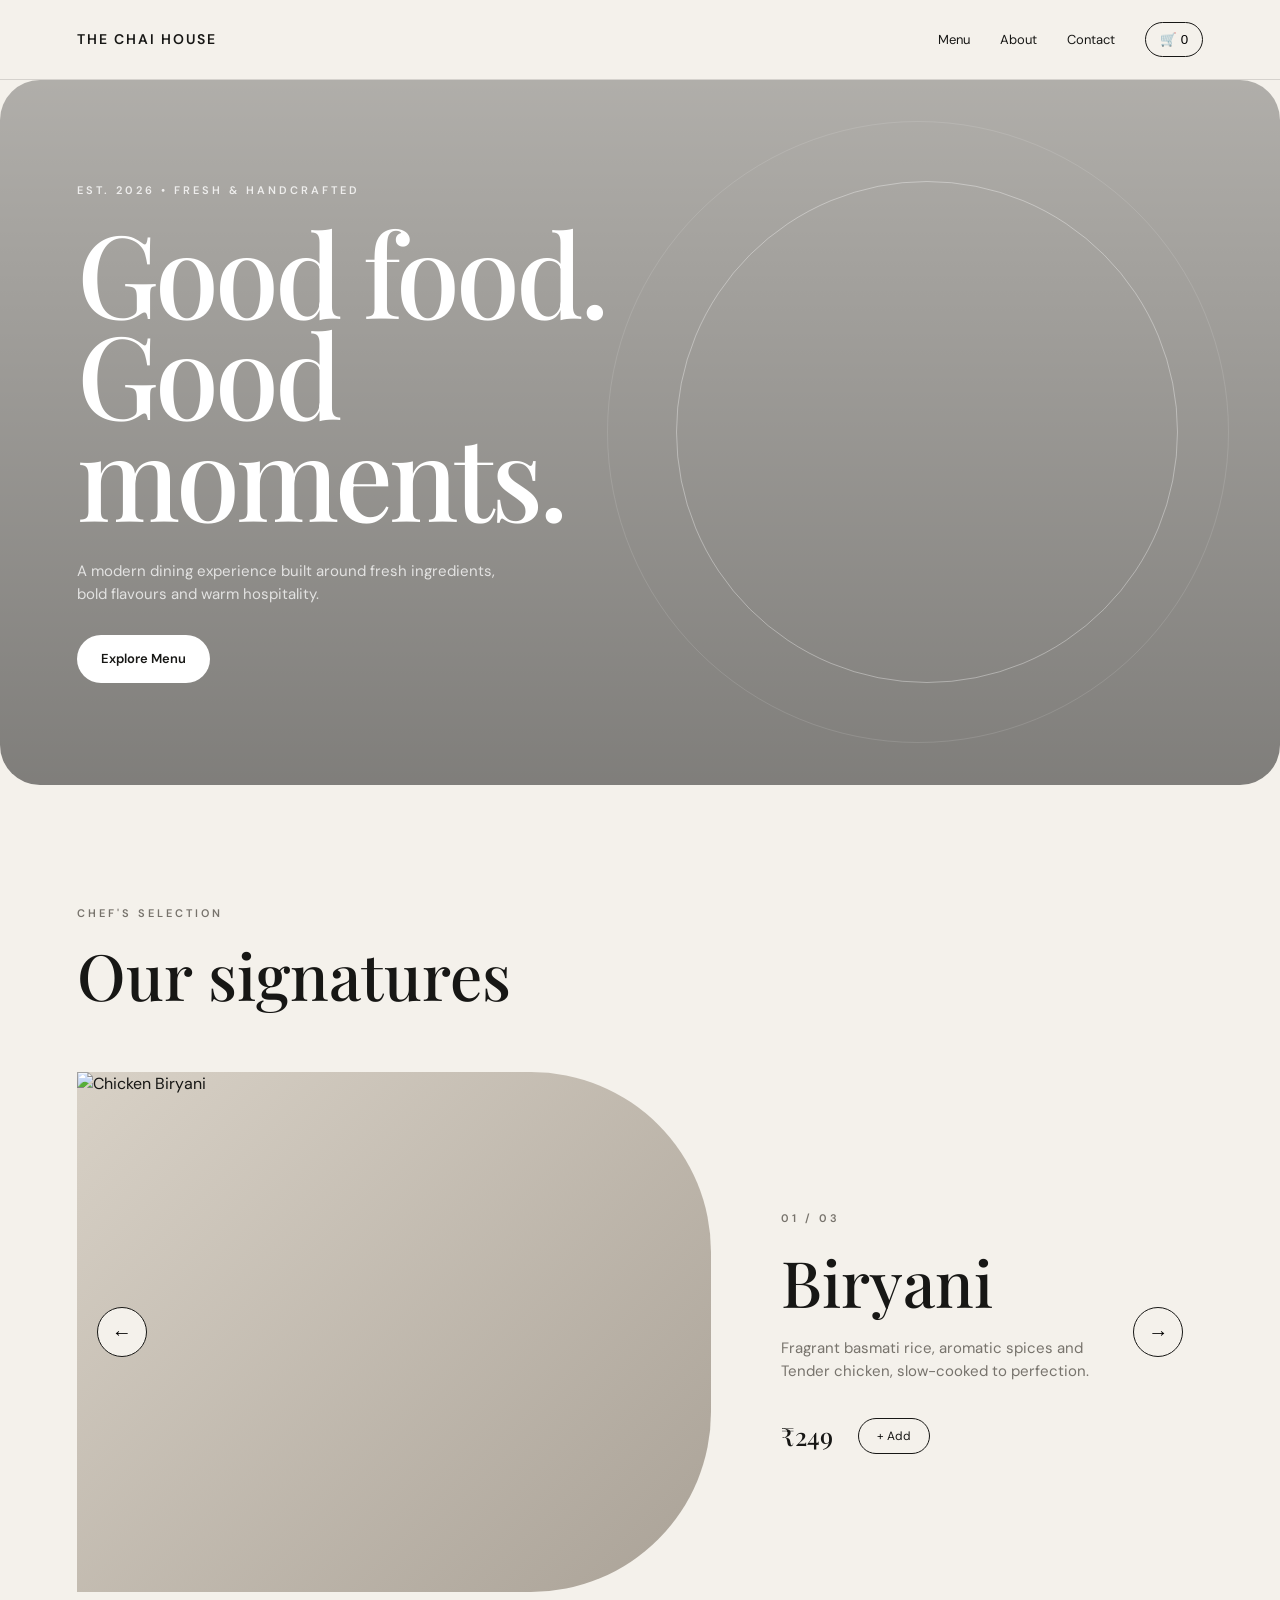
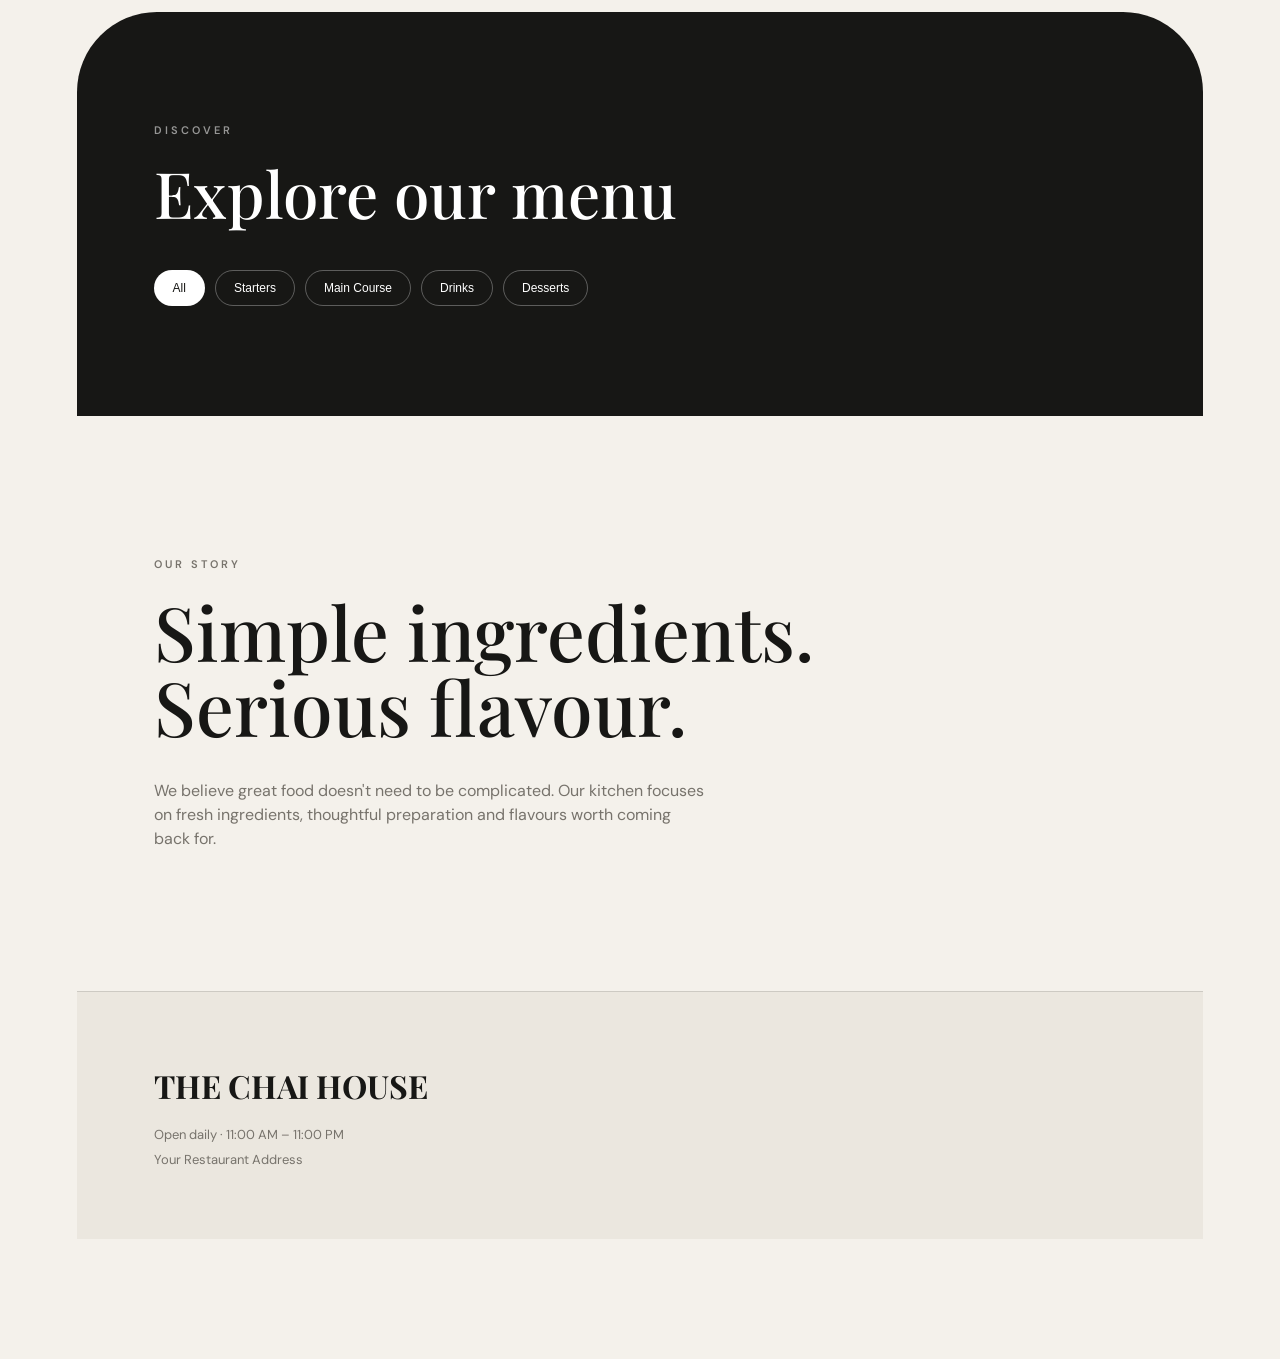
==== customer/index.html @ 70b59c37 "Initial restaurant ordering system" ====
<!DOCTYPE html>
<html lang="en">
<head>
    <meta charset="UTF-8">
    <meta name="viewport" content="width=device-width, initial-scale=1.0">

    <title>The Chai House</title>

    <link rel="stylesheet" href="style.css">
</head>

<body>
    <!-- Opening animation -->
<div class="intro">

    <div class="intro-logo">
        <span>THE</span>
        <h1>CHAI HOUSE</h1>
        <span>EST. 2026</span>
    </div>

</div>

    <!-- Navigation -->
    <nav class="navbar">

        <div class="logo">
            THE CHAI HOUSE
        </div>

        <div class="nav-links">
            <a href="#menu">Menu</a>
            <a href="#about">About</a>
            <a href="#contact">Contact</a>
            <button class="cart-button">
                🛒 <span id="cart-count">0</span>
            </button>
        </div>

    </nav>


    <!-- Hero Section -->
    <header class="hero">

        <div class="hero-content">

            <p class="eyebrow">
                EST. 2026 • FRESH & HANDCRAFTED
            </p>

            <h1>
                Good food.<br>
                Good moments.
            </h1>

            <p class="hero-description">
                A modern dining experience built around
                fresh ingredients, bold flavours and warm hospitality.
            </p>

            <a href="#menu" class="primary-button">
                Explore Menu
            </a>

        </div>

    </header>


    <!-- Signature Section -->
    <section class="signature">

        <div class="section-heading">
            <p class="eyebrow">CHEF'S SELECTION</p>
            <h2>Our signatures</h2>
        </div>

        <div class="food-slider">

    <button class="slider-arrow prev" id="prevBtn">
        ←
    </button>

    <article class="food-slide active">
        <div class="slide-image biryani image">
    <img 
    src="https://www.vibehausbrew.com/assets/chicken_biryani_bowl-CyCDPw6W.webp"
    alt="Chicken Biryani"


>
  </div>


        <div class="slide-content">

            <p class="eyebrow">01 / 03</p>

            <h3> Biryani </h3>

            <p class="slide-description">
                Fragrant basmati rice, aromatic spices and Tender chicken, slow-cooked to perfection.
            </p>

            <div class="slide-bottom">

                <strong>₹249</strong>

               <button class="add-button" data-name="Biryani" data-price="249">
    + Add
</button>

            </div>

        </div>

    </article>


    <article class="food-slide">

        <div class="slide-image">
    <img 
        src="https://images.unsplash.com/photo-1574071318508-1cdbab80d002?auto=format&fit=crop&w=1200&q=85"
        alt="House Pizza"
    >
</div>

        <div class="slide-content">

            <p class="eyebrow">02 / 03</p>

            <h3>House Pizza</h3>

            <p class="slide-description">
                Fresh vegetables, mozzarella and our signature sauce.
            </p>

            <div class="slide-bottom">

                <strong>₹299</strong>

                <button class="add-button" data-name="House Pizza" data-price="299">
    + Add
</button>

            </div>

        </div>

    </article>


    <article class="food-slide">

      <div class="slide-image">
    <img 
        src="https://erpin.com.tr/assets/img/urun-cekimi/yemek/yemek_hero_1_1772756997071.png"
        alt="Classic Burger"
    >
</div>

        <div class="slide-content">

            <p class="eyebrow">03 / 03</p>

            <h3>Classic Burger</h3>

            <p class="slide-description">
                Crispy lettuce, melted cheese and house-made sauce.
            </p>

            <div class="slide-bottom">

                <strong>₹179</strong>

                <button class="add-button" data-name="Classic Burger" data-price="179">
    + Add
</button>

            </div>

        </div>

    </article>


    <button class="slider-arrow next" id="nextBtn">
        →
    </button>

</div>


    <!-- Menu Section -->
    <section id="menu" class="menu-section">

        <div class="section-heading">
            <p class="eyebrow">DISCOVER</p>
            <h2>Explore our menu</h2>
        </div>

        <div class="categories">

            <button class="category active">All</button>
            <button class="category">Starters</button>
            <button class="category">Main Course</button>
            <button class="category">Drinks</button>
            <button class="category">Desserts</button>

        </div>

    </section>


    <!-- About -->
    <section id="about" class="about">

        <p class="eyebrow">OUR STORY</p>

        <h2>
            Simple ingredients.<br>
            Serious flavour.
        </h2>

        <p>
            We believe great food doesn't need to be complicated.
            Our kitchen focuses on fresh ingredients, thoughtful
            preparation and flavours worth coming back for.
        </p>

    </section>


    <!-- Contact -->
    <footer id="contact">

        <h2>THE CHAI HOUSE</h2>

        <p>
            Open daily · 11:00 AM – 11:00 PM
        </p>

        <p>
            Your Restaurant Address
        </p>

    </footer>
    <!-- CART DRAWER -->

<div class="cart-overlay" id="cartOverlay"></div>

<aside class="cart-drawer" id="cartDrawer">

    <div class="cart-header">

        <h2>Your Order</h2>

        <button id="closeCart">×</button>

    </div>

    <div class="cart-items" id="cartItems">

        <p class="empty-cart">
            Your cart is empty.
        </p>

    </div>

    <div class="cart-footer">

        <div class="cart-total">
            <span>Total</span>
            <strong id="cartTotal">₹0</strong>
        </div>

        <button class="checkout-button" id="placeOrder">
            Place Order
        </button>

    </div>

</aside>

<div class="order-success" id="orderSuccess">

    <div class="success-content">

        <p class="eyebrow">ORDER RECEIVED</p>

        <h2>Thank you.</h2>

        <p>
            Your order has been sent to the Kitchen.
        </p>

        <div class="order-number">
            ORDER #1042
        </div>

        <button id="closeSuccess">
            Back to menu
        </button>

    </div>

</div>
    <script src="app.js"></script>

</body>
</html>
---- customer/style.css ----
@import url('https://fonts.googleapis.com/css2?family=DM+Sans:wght@400;500;600&family=Playfair+Display:wght@500;600&display=swap');


/* =========================
   RESET
========================= */

* {
    margin: 0;
    padding: 0;
    box-sizing: border-box;
}

:root {
    --background: #f4f1eb;
    --surface: #ebe7df;
    --dark: #171715;
    --muted: #77736c;
    --line: rgba(23, 23, 21, 0.14);
}

html {
    scroll-behavior: smooth;
}

body {
    background: var(--background);
    color: var(--dark);
    font-family: "DM Sans", sans-serif;
    line-height: 1.5;
}


/* =========================
   INTRO ANIMATION
========================= */

.intro {
    position: fixed;
    inset: 0;

    width: 100vw;
    height: 100vh;

    background: var(--dark);
    color: var(--background);

    display: flex;
    align-items: center;
    justify-content: center;

    z-index: 9999;

    animation: introExit 1s ease-in-out 2.8s forwards;
}

.intro-logo {
    text-align: center;

    animation:
        logoReveal 1.4s cubic-bezier(.16, 1, .3, 1) forwards;
}

.intro-logo span {
    display: block;

    font-size: 10px;
    letter-spacing: 5px;

    opacity: 0;

    animation: textReveal 1s ease forwards;
}

.intro-logo h1 {
    font-family: "Playfair Display", serif;

    font-size: clamp(35px, 7vw, 75px);
    font-weight: 500;

    letter-spacing: 5px;

    margin: 12px 0;

    opacity: 0;

    animation: textReveal 1.2s ease .2s forwards;
}

@keyframes logoReveal {

    from {
        transform: scale(.92);
    }

    to {
        transform: scale(1);
    }

}

@keyframes textReveal {

    from {
        opacity: 0;
        transform: translateY(18px);
    }

    to {
        opacity: 1;
        transform: translateY(0);
    }

}

@keyframes introExit {

    from {
        opacity: 1;
    }

    to {
        opacity: 0;
        visibility: hidden;
        pointer-events: none;
    }

}


/* =========================
   NAVBAR
========================= */

.navbar {
    height: 80px;

    padding: 0 6vw;

    display: flex;
    align-items: center;
    justify-content: space-between;

    border-bottom: 1px solid var(--line);

    background: var(--background);

    position: relative;
    z-index: 10;
}

.logo {
    font-size: 14px;
    font-weight: 600;
    letter-spacing: 2px;
}

.nav-links {
    display: flex;
    align-items: center;
    gap: 30px;
}

.nav-links a {
    color: var(--dark);

    text-decoration: none;

    font-size: 13px;

    position: relative;
}

.nav-links a::after {
    content: "";

    position: absolute;

    left: 0;
    bottom: -5px;

    width: 0;
    height: 1px;

    background: var(--dark);

    transition: width .3s ease;
}

.nav-links a:hover::after {
    width: 100%;
}

.cart-button {
    border: 1px solid var(--dark);

    background: transparent;

    padding: 9px 14px;

    border-radius: 30px;

    cursor: pointer;

    transition: .25s ease;
}

.cart-button:hover {
    background: var(--dark);
    color: white;
}


/* =========================
   HERO
========================= */

.hero {
    min-height: 78vh;

    padding: 8vw 6vw;

    position: relative;

    display: flex;
    align-items: flex-end;

    overflow: hidden;

    color: white;

    background:
        linear-gradient(
            rgba(0, 0, 0, 0.28),
            rgba(0, 0, 0, 0.48)
        ),
        url("https://images.unsplash.com/photo-1517248135467-4c7edcad34c4")
        center / cover;

    border-radius: 40px;
}


/* BIG GEOMETRIC CIRCLE */

.hero::before {
    content: "";

    position: absolute;

    width: 500px;
    height: 500px;

    right: 8%;
    top: 50%;

    transform: translateY(-50%);

    border: 1px solid rgba(255,255,255,.35);

    border-radius: 50%;
}


/* SECOND CIRCLE */

.hero::after {
    content: "";

    position: absolute;

    width: 620px;
    height: 620px;

    right: 4%;
    top: 50%;

    transform: translateY(-50%);

    border: 1px solid rgba(255,255,255,.12);

    border-radius: 50%;
}

.hero-content {
    position: relative;

    z-index: 2;

    max-width: 700px;
}

.eyebrow {
    font-size: 11px;

    font-weight: 600;

    letter-spacing: 3px;

    margin-bottom: 22px;
}

.hero .eyebrow {
    color: rgba(255,255,255,.8);
}

.hero h1 {
    font-family: "Playfair Display", serif;

    font-size: clamp(65px, 9vw, 125px);

    line-height: .88;

    font-weight: 500;

    letter-spacing: -4px;

    margin-bottom: 35px;
}

.hero-description {
    max-width: 420px;

    color: rgba(255,255,255,.75);

    font-size: 15px;

    margin-bottom: 30px;
}

.primary-button {
    display: inline-block;

    background: white;

    color: var(--dark);

    text-decoration: none;

    padding: 14px 24px;

    font-size: 13px;

    font-weight: 600;

    border-radius: 30px;

    transition: .3s ease;
}

.primary-button:hover {
    transform: translateY(-4px);

    padding-left: 30px;
    padding-right: 30px;
}

.hero-number {
    position: absolute;

    right: 6%;
    bottom: 35px;

    font-size: 12px;

    letter-spacing: 2px;

    color: rgba(255,255,255,.7);

    z-index: 3;
}


/* =========================
   SIGNATURE
========================= */

.signature {
    padding: 120px 6vw;
}

.section-heading {
    margin-bottom: 45px;
}

.section-heading .eyebrow {
    color: var(--muted);
}

.section-heading h2 {
    font-family: "Playfair Display", serif;

    font-size: clamp(38px, 5vw, 65px);

    font-weight: 500;

    line-height: 1;
}
/* =========================
   FOOD SLIDER
========================= */

.food-slider {
    position: relative;

    min-height: 560px;

    display: flex;
    align-items: center;

    overflow: hidden;
}


/* SLIDE */

.food-slide {
    width: 100%;

    display: none;

    grid-template-columns: 1.2fr 0.8fr;

    gap: 70px;

    align-items: center;
}

.food-slide.active {
    display: grid;

    animation: slideReveal .7s ease;
}


/* IMAGE */

.slide-image {
    height: 520px;

    background:
        linear-gradient(
            135deg,
            #d8d1c6,
            #aaa297
        );

    display: flex;
    align-items: center;
    justify-content: center;

    overflow: hidden;

    border-radius: 0 180px 180px 0;

    position: relative;
    
}

.slide-image span {
    font-size: 11px;

    letter-spacing: 3px;

    color: rgba(0,0,0,.4);
    
}
.slide-image img {
    width: 100%;
    height: 100%;
    object-fit: cover;
    display: block;
}

/* CONTENT */

.slide-content {
    max-width: 420px;
}

.slide-content .eyebrow {
    color: var(--muted);

    margin-bottom: 25px;
}

.slide-content h3 {
    font-family: "Playfair Display", serif;

    font-size: clamp(45px, 5vw, 70px);

    line-height: .95;

    font-weight: 500;

    margin-bottom: 25px;
}

.slide-description {
    color: var(--muted);

    font-size: 15px;

    max-width: 350px;

    margin-bottom: 35px;
}

.slide-bottom {
    display: flex;

    align-items: center;

    gap: 25px;
}

.slide-bottom strong {
    font-family: "Playfair Display", serif;

    font-size: 25px;

    font-weight: 500;
}


/* ARROWS */

.slider-arrow {
    position: absolute;

    z-index: 5;

    width: 50px;
    height: 50px;

    border: 1px solid var(--dark);

    background: var(--background);

    border-radius: 50%;

    cursor: pointer;

    font-size: 20px;

    transition: .25s ease;
}

.slider-arrow:hover {
    background: var(--dark);

    color: white;

    transform: scale(1.08);
}

.slider-arrow.prev {
    left: 20px;
}

.slider-arrow.next {
    right: 20px;
}


/* SLIDE ANIMATION */

@keyframes slideReveal {

    from {
        opacity: 0;

        transform: translateX(40px);
    }

    to {
        opacity: 1;

        transform: translateX(0);
    }

}


/* MOBILE */

@media (max-width: 700px) {

    .food-slider {
        min-height: auto;

        padding: 20px 0 70px;
    }

    .food-slide {
        grid-template-columns: 1fr;

        gap: 30px;
    }

    .slide-image {
        height: 380px;

        border-radius: 0 120px 120px 0;
    }

    .slide-content {
        padding: 0 20px;
    }

    .slide-content h3 {
        font-size: 48px;
    }

    .slider-arrow {
        width: 42px;
        height: 42px;
    }

    .slider-arrow.prev {
        left: 10px;
    }

    .slider-arrow.next {
        right: 10px;
    }

}/* =========================
   MENU SECTION
========================= */

.menu-section {
    padding: 110px 6vw;

    background: var(--dark);
    color: white;

    border-radius: 80px 80px 0 0;
}

.menu-section .eyebrow {
    color: rgba(255, 255, 255, 0.55);
}

.categories {
    display: flex;
    gap: 10px;
    flex-wrap: wrap;
}

.category {
    background: transparent;

    color: white;

    border: 1px solid rgba(255, 255, 255, 0.3);

    padding: 10px 18px;

    border-radius: 30px;

    cursor: pointer;

    font-size: 12px;

    transition: 0.25s ease;
}

.category:hover {
    border-color: white;
}

.category.active {
    background: white;
    color: var(--dark);
}


/* =========================
   ABOUT
========================= */

.about {
    padding: 140px 6vw;

    max-width: 1100px;
}

.about .eyebrow {
    color: var(--muted);
}

.about h2 {
    font-family: "Playfair Display", serif;

    font-size: clamp(40px, 6vw, 75px);

    line-height: 1;

    font-weight: 500;

    margin-bottom: 35px;
}

.about > p:last-child {
    max-width: 550px;

    color: var(--muted);

    font-size: 16px;
}


/* =========================
   FOOTER
========================= */

footer {
    padding: 70px 6vw;

    background: var(--surface);

    border-top: 1px solid var(--line);
}

footer h2 {
    font-family: "Playfair Display", serif;

    font-size: 32px;

    margin-bottom: 15px;
}

footer p {
    color: var(--muted);

    font-size: 13px;

    margin-top: 5px;
}
/* ADD BUTTON */

.add-button {
    border: 1px solid var(--dark);

    background: transparent;

    color: var(--dark);

    padding: 9px 18px;

    border-radius: 30px;

    cursor: pointer;

    font-family: "DM Sans", sans-serif;

    font-size: 12px;

    transition: all 0.25s ease;
}

.add-button:hover {
    background: var(--dark);

    color: white;

    transform: translateY(-2px);
}


/* =========================
   MOBILE
========================= */

@media (max-width: 700px) {

    .navbar {
        height: 70px;

        padding: 0 20px;
    }

    .nav-links {
        gap: 12px;
    }

    .nav-links a {
        display: none;
    }

    .hero {
        min-height: 75vh;

        padding: 45px 20px;

        border-radius: 0 0 45px 45px;
    }

    .hero::before {
        width: 300px;
        height: 300px;

        right: -100px;
    }

    .hero::after {
        width: 380px;
        height: 380px;

        right: -140px;
    }

    .hero h1 {
        font-size: 58px;

        letter-spacing: -2px;
    }

    .hero-description {
        font-size: 14px;
    }

    .hero-number {
        right: 20px;

        bottom: 20px;
    }

    .signature {
        padding: 80px 20px;
    }

    .food-grid {
        grid-template-columns: 1fr;

        gap: 50px;
    }

    .food-image {
        height: 360px;
    }

    .menu-section {
        padding: 80px 20px;

        border-radius: 45px 45px 0 0;
    }

    .about {
        padding: 90px 20px;
    }

    footer {
        padding: 50px 20px;
    }
    
}
/* =========================
   CART DRAWER
========================= */

.cart-overlay {
    position: fixed;
    inset: 0;

    background: rgba(0, 0, 0, 0.35);

    opacity: 0;
    visibility: hidden;

    transition: 0.35s ease;

    z-index: 90;
}

.cart-drawer {
    position: fixed;

    top: 0;
    right: 0;

    width: min(420px, 90vw);
    height: 100vh;

    background: var(--background);

    z-index: 100;

    padding: 35px;

    display: flex;
    flex-direction: column;

    transform: translateX(100%);

    transition: transform 0.4s cubic-bezier(.16, 1, .3, 1);
}


/* OPEN STATE */

.cart-drawer.open {
    transform: translateX(0);
}

.cart-overlay.open {
    opacity: 1;
    visibility: visible;
}


/* HEADER */

.cart-header {
    display: flex;

    align-items: center;
    justify-content: space-between;

    padding-bottom: 25px;

    border-bottom: 1px solid var(--line);
}

.cart-header h2 {
    font-family: "Playfair Display", serif;

    font-size: 32px;

    font-weight: 500;
}

.cart-header button {
    width: 38px;
    height: 38px;

    border: 1px solid var(--dark);

    background: transparent;

    border-radius: 50%;

    cursor: pointer;

    font-size: 22px;

    transition: 0.25s ease;
}

.cart-header button:hover {
    background: var(--dark);

    color: white;
}


/* ITEMS */

.cart-items {
    flex: 1;

    padding: 25px 0;

    overflow-y: auto;
}

.empty-cart {
    color: var(--muted);

    font-size: 14px;
}


/* FOOTER */

.cart-footer {
    border-top: 1px solid var(--line);

    padding-top: 25px;
}

.cart-total {
    display: flex;

    justify-content: space-between;

    align-items: center;

    margin-bottom: 20px;
}

.cart-total span {
    color: var(--muted);

    font-size: 13px;
}

.cart-total strong {
    font-family: "Playfair Display", serif;

    font-size: 25px;

    font-weight: 500;
}

.checkout-button {
    width: 100%;

    padding: 15px;

    border: none;

    border-radius: 30px;

    background: var(--dark);

    color: white;

    font-family: "DM Sans", sans-serif;

    font-size: 13px;

    cursor: pointer;

    transition: 0.25s ease;
}

.checkout-button:hover {
    transform: translateY(-2px);
}


/* MOBILE */


.cart-drawer {
    position: fixed;
    top: 0;
    right: 0;

    width: 420px;
    height: 100vh;

    background: var(--background);

    z-index: 1000;

    transform: translateX(100%);
    transition: transform 0.4s ease;

    display: flex;
    flex-direction: column;
}

@media (max-width: 700px) {

    .cart-drawer {
        width: 100vw;

        padding: 25px 20px;
    }

}

/* =========================
   ORDER SUCCESS
========================= */

.order-success {
    position: fixed;
    inset: 0;

    background: var(--dark);
    color: var(--background);

    display: flex;
    align-items: center;
    justify-content: center;

    z-index: 200;

    opacity: 0;
    visibility: hidden;

    transition: 0.4s ease;
}

.order-success.open {
    opacity: 1;
    visibility: visible;
}

.success-content {
    text-align: center;

    max-width: 500px;

    padding: 40px;
}

.success-content .eyebrow {
    color: rgba(244,241,235,.55);
}

.success-content h2 {
    font-family: "Playfair Display", serif;

    font-size: clamp(60px, 8vw, 100px);

    font-weight: 500;

    line-height: .9;

    margin-bottom: 25px;
}

.success-content > p {
    color: rgba(244,241,235,.65);

    font-size: 15px;

    margin-bottom: 30px;
}

.order-number {
    border-top: 1px solid rgba(244,241,235,.2);
    border-bottom: 1px solid rgba(244,241,235,.2);

    padding: 18px;

    font-size: 12px;

    letter-spacing: 3px;

    margin-bottom: 30px;
}

#closeSuccess {
    border: 1px solid rgba(244,241,235,.5);

    background: transparent;

    color: var(--background);

    padding: 12px 22px;

    border-radius: 30px;

    cursor: pointer;

    font-family: "DM Sans", sans-serif;

    transition: .25s ease;
}

#closeSuccess:hover {
    background: var(--background);
    color: var(--dark);

}
.biryani-image {
    min-width: 0;
}

.biryani-image img {
    width: 100%;
    height: 100%;
    object-fit: cover;
    min-width: 0;
    display: block;
}
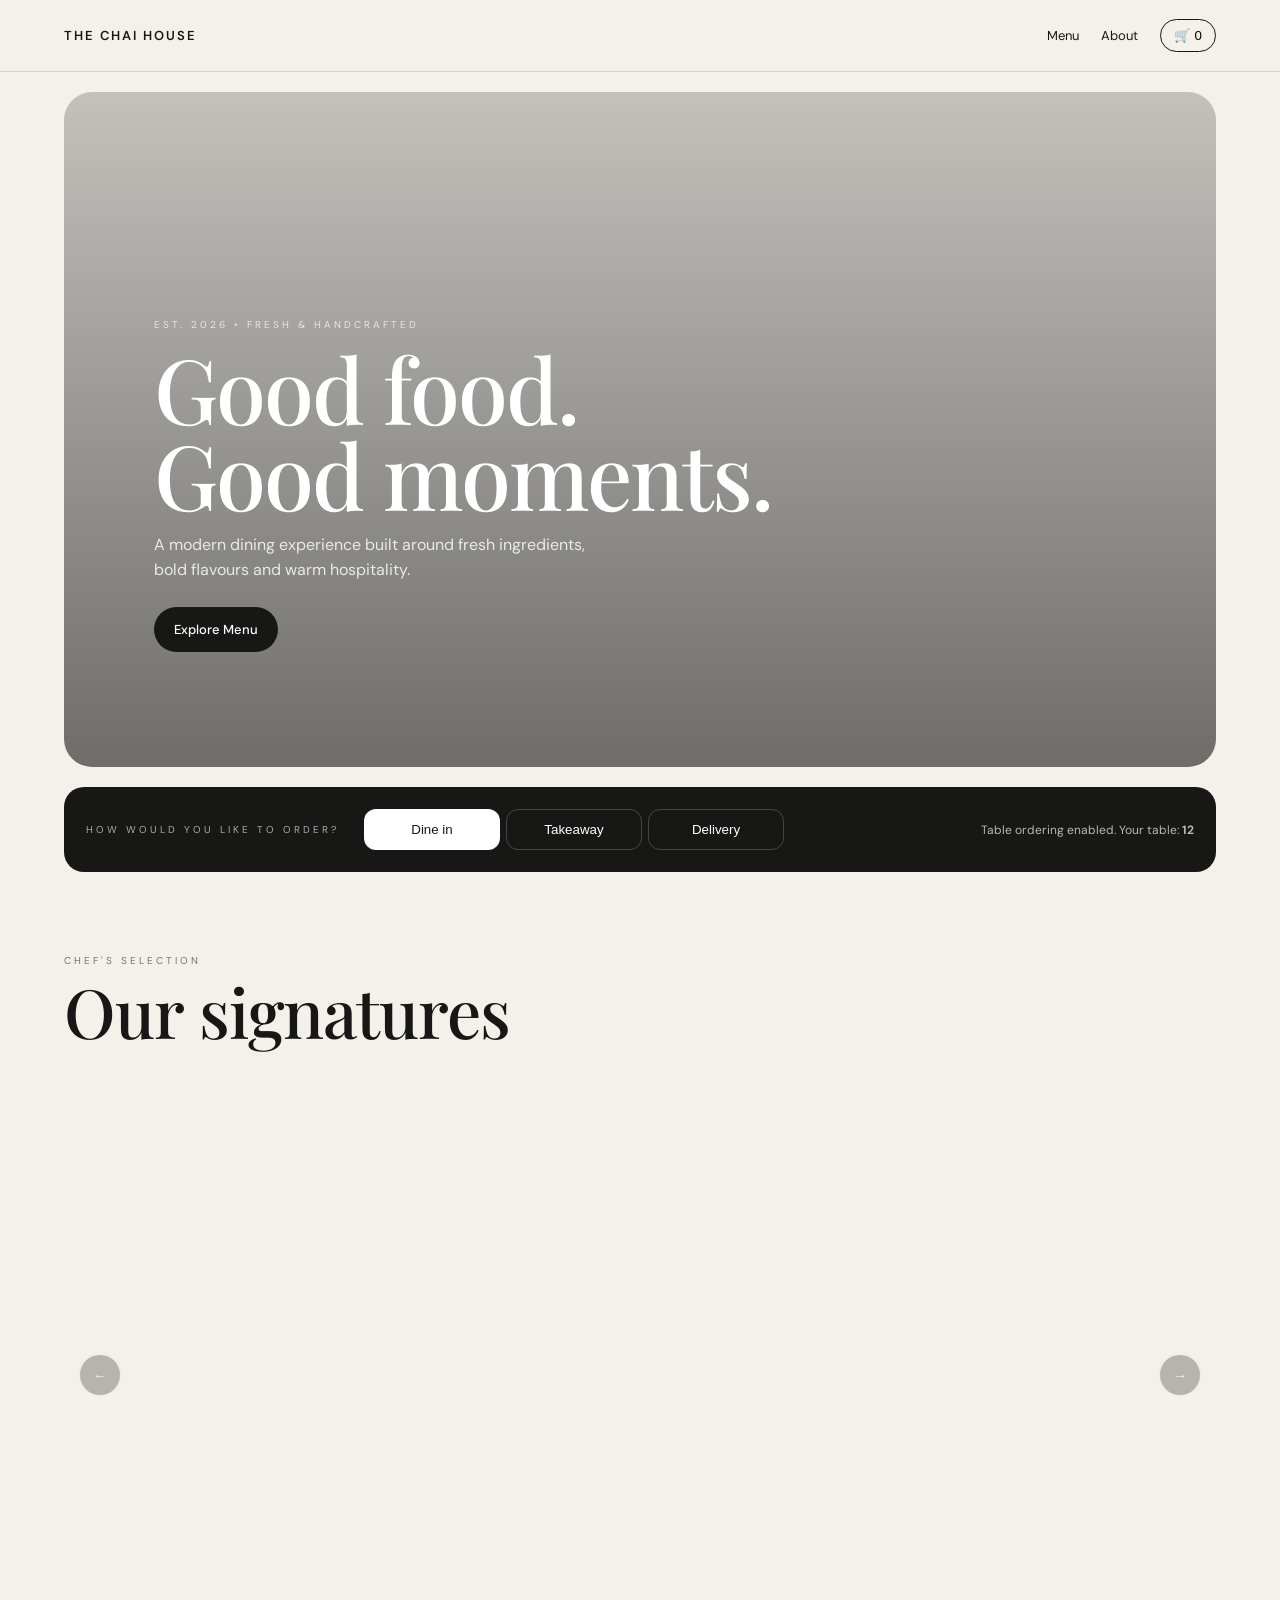
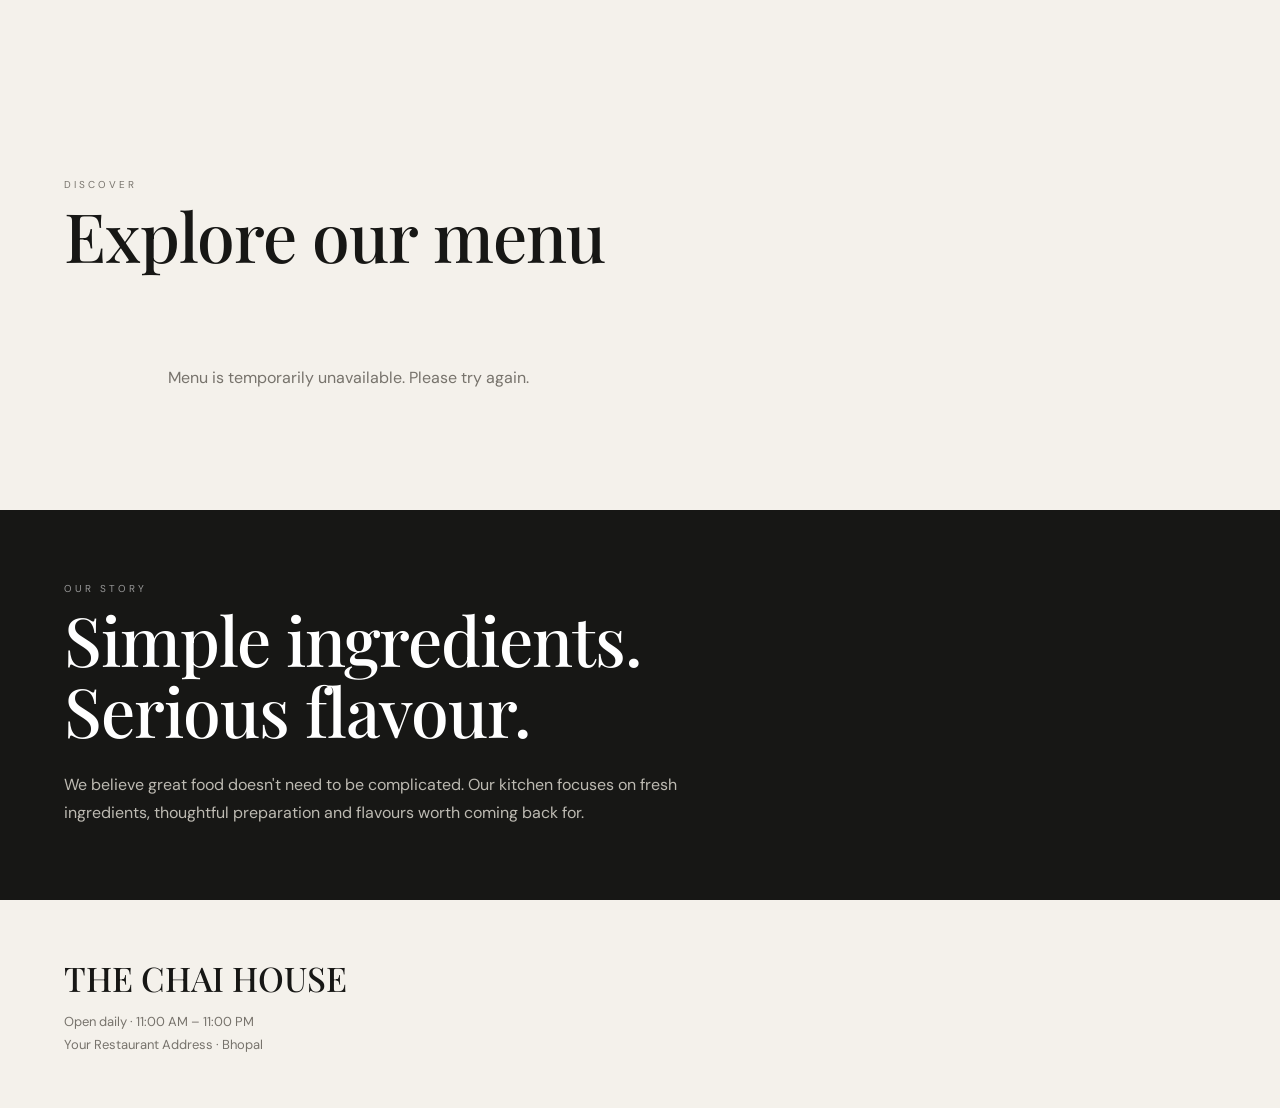
==== commit 4c36899e: "Upgrade restaurant ordering system to V2" ====
--- a/customer/index.html
+++ b/customer/index.html
@@ -1,313 +1,153 @@
-<!DOCTYPE html>
+<!doctype html>
 <html lang="en">
-<head>
-    <meta charset="UTF-8">
-    <meta name="viewport" content="width=device-width, initial-scale=1.0">
-
+  <head>
+    <meta charset="UTF-8" />
+    <meta name="viewport" content="width=device-width, initial-scale=1.0" />
+    <meta name="theme-color" content="#171715" />
     <title>The Chai House</title>
-
-    <link rel="stylesheet" href="style.css">
-</head>
-
-<body>
-    <!-- Opening animation -->
-<div class="intro">
-
-    <div class="intro-logo">
+    <link rel="preconnect" href="https://fonts.googleapis.com" />
+    <link rel="preconnect" href="https://fonts.gstatic.com" crossorigin />
+    <link
+      href="https://fonts.googleapis.com/css2?family=DM+Sans:wght@400;500;600&family=Playfair+Display:wght@400;500;600&display=swap"
+      rel="stylesheet"
+    />
+    <link rel="stylesheet" href="style.css" />
+  </head>
+  <body>
+    <div class="intro">
+      <div class="intro-logo">
         <span>THE</span>
         <h1>CHAI HOUSE</h1>
         <span>EST. 2026</span>
+      </div>
     </div>
 
-</div>
-
-    <!-- Navigation -->
     <nav class="navbar">
-
-        <div class="logo">
-            THE CHAI HOUSE
-        </div>
-
-        <div class="nav-links">
-            <a href="#menu">Menu</a>
-            <a href="#about">About</a>
-            <a href="#contact">Contact</a>
-            <button class="cart-button">
-                🛒 <span id="cart-count">0</span>
-            </button>
-        </div>
-
+      <a class="logo" href="#top">THE CHAI HOUSE</a>
+      <div class="nav-links">
+        <a href="#menu">Menu</a><a href="#about">About</a
+        ><button class="cart-button" id="openCart">
+          🛒 <span id="cart-count">0</span>
+        </button>
+      </div>
     </nav>
 
+    <main id="top">
+      <section class="hero">
+        <div class="hero-content">
+          <p class="eyebrow">EST. 2026 • FRESH & HANDCRAFTED</p>
+          <h1>Good food.<br />Good moments.</h1>
+          <p class="hero-description">
+            A modern dining experience built around fresh ingredients, bold
+            flavours and warm hospitality.
+          </p>
+          <a href="#menu" class="primary-button">Explore Menu</a>
+        </div>
+      </section>
 
-    <!-- Hero Section -->
-    <header class="hero">
+      <section class="order-mode" aria-label="Order type">
+        <p class="eyebrow">HOW WOULD YOU LIKE TO ORDER?</p>
+        <div class="mode-switch">
+          <button class="mode active" data-mode="dine-in">Dine in</button
+          ><button class="mode" data-mode="takeaway">Takeaway</button
+          ><button class="mode" data-mode="delivery">Delivery</button>
+        </div>
+        <p class="table-note" id="tableNote">
+          Table ordering enabled. Your table:
+          <strong id="tableNumber">12</strong>
+        </p>
+      </section>
 
-        <div class="hero-content">
+      <section class="signature">
+        <div class="section-heading">
+          <p class="eyebrow">CHEF'S SELECTION</p>
+          <h2>Our signatures</h2>
+        </div>
+        <div class="food-slider">
+          <button class="slider-arrow prev" id="prevBtn">←</button>
+          <div id="signatureSlides"></div>
+          <button class="slider-arrow next" id="nextBtn">→</button>
+        </div>
+      </section>
 
-            <p class="eyebrow">
-                EST. 2026 • FRESH & HANDCRAFTED
-            </p>
+      <section id="menu" class="menu-section">
+        <div class="section-heading">
+          <p class="eyebrow">DISCOVER</p>
+          <h2>Explore our menu</h2>
+        </div>
+        <div class="categories" id="categories"></div>
+        <div class="menu-grid" id="menuGrid">
+          <div class="loading">Loading menu…</div>
+        </div>
+      </section>
 
-            <h1>
-                Good food.<br>
-                Good moments.
-            </h1>
+      <section id="about" class="about">
+        <p class="eyebrow">OUR STORY</p>
+        <h2>Simple ingredients.<br />Serious flavour.</h2>
+        <p>
+          We believe great food doesn't need to be complicated. Our kitchen
+          focuses on fresh ingredients, thoughtful preparation and flavours
+          worth coming back for.
+        </p>
+      </section>
+    </main>
 
-            <p class="hero-description">
-                A modern dining experience built around
-                fresh ingredients, bold flavours and warm hospitality.
-            </p>
+    <footer>
+      <h2>THE CHAI HOUSE</h2>
+      <p>Open daily · 11:00 AM – 11:00 PM</p>
+      <p>Your Restaurant Address · Bhopal</p>
+    </footer>
 
-            <a href="#menu" class="primary-button">
-                Explore Menu
-            </a>
+    <div class="cart-overlay" id="cartOverlay"></div>
+    <aside class="cart-drawer" id="cartDrawer">
+      <div class="cart-header">
+        <div>
+          <p class="eyebrow">YOUR ORDER</p>
+          <h2>Cart</h2>
+        </div>
+        <button id="closeCart">×</button>
+      </div>
+      <div class="cart-items" id="cartItems"></div>
+      <div class="checkout-box">
+        <div class="total-row">
+          <span>Subtotal</span><strong id="cartTotal">₹0</strong>
+        </div>
+        <div id="deliverySummary" class="delivery-summary"></div>
+        <button class="checkout-button" id="placeOrder">Place Order</button>
+      </div>
+    </aside>
 
-        </div>
-
-    </header>
-
-
-    <!-- Signature Section -->
-    <section class="signature">
-
-        <div class="section-heading">
-            <p class="eyebrow">CHEF'S SELECTION</p>
-            <h2>Our signatures</h2>
-        </div>
-
-        <div class="food-slider">
-
-    <button class="slider-arrow prev" id="prevBtn">
-        ←
-    </button>
-
-    <article class="food-slide active">
-        <div class="slide-image biryani image">
-    <img 
-    src="https://www.vibehausbrew.com/assets/chicken_biryani_bowl-CyCDPw6W.webp"
-    alt="Chicken Biryani"
-
-
->
-  </div>
-
-
-        <div class="slide-content">
-
-            <p class="eyebrow">01 / 03</p>
-
-            <h3> Biryani </h3>
-
-            <p class="slide-description">
-                Fragrant basmati rice, aromatic spices and Tender chicken, slow-cooked to perfection.
-            </p>
-
-            <div class="slide-bottom">
-
-                <strong>₹249</strong>
-
-               <button class="add-button" data-name="Biryani" data-price="249">
-    + Add
-</button>
-
-            </div>
-
-        </div>
-
-    </article>
-
-
-    <article class="food-slide">
-
-        <div class="slide-image">
-    <img 
-        src="https://images.unsplash.com/photo-1574071318508-1cdbab80d002?auto=format&fit=crop&w=1200&q=85"
-        alt="House Pizza"
-    >
-</div>
-
-        <div class="slide-content">
-
-            <p class="eyebrow">02 / 03</p>
-
-            <h3>House Pizza</h3>
-
-            <p class="slide-description">
-                Fresh vegetables, mozzarella and our signature sauce.
-            </p>
-
-            <div class="slide-bottom">
-
-                <strong>₹299</strong>
-
-                <button class="add-button" data-name="House Pizza" data-price="299">
-    + Add
-</button>
-
-            </div>
-
-        </div>
-
-    </article>
-
-
-    <article class="food-slide">
-
-      <div class="slide-image">
-    <img 
-        src="https://erpin.com.tr/assets/img/urun-cekimi/yemek/yemek_hero_1_1772756997071.png"
-        alt="Classic Burger"
-    >
-</div>
-
-        <div class="slide-content">
-
-            <p class="eyebrow">03 / 03</p>
-
-            <h3>Classic Burger</h3>
-
-            <p class="slide-description">
-                Crispy lettuce, melted cheese and house-made sauce.
-            </p>
-
-            <div class="slide-bottom">
-
-                <strong>₹179</strong>
-
-                <button class="add-button" data-name="Classic Burger" data-price="179">
-    + Add
-</button>
-
-            </div>
-
-        </div>
-
-    </article>
-
-
-    <button class="slider-arrow next" id="nextBtn">
-        →
-    </button>
-
-</div>
-
-
-    <!-- Menu Section -->
-    <section id="menu" class="menu-section">
-
-        <div class="section-heading">
-            <p class="eyebrow">DISCOVER</p>
-            <h2>Explore our menu</h2>
-        </div>
-
-        <div class="categories">
-
-            <button class="category active">All</button>
-            <button class="category">Starters</button>
-            <button class="category">Main Course</button>
-            <button class="category">Drinks</button>
-            <button class="category">Desserts</button>
-
-        </div>
-
-    </section>
-
-
-    <!-- About -->
-    <section id="about" class="about">
-
-        <p class="eyebrow">OUR STORY</p>
-
-        <h2>
-            Simple ingredients.<br>
-            Serious flavour.
-        </h2>
-
-        <p>
-            We believe great food doesn't need to be complicated.
-            Our kitchen focuses on fresh ingredients, thoughtful
-            preparation and flavours worth coming back for.
-        </p>
-
-    </section>
-
-
-    <!-- Contact -->
-    <footer id="contact">
-
-        <h2>THE CHAI HOUSE</h2>
-
-        <p>
-            Open daily · 11:00 AM – 11:00 PM
-        </p>
-
-        <p>
-            Your Restaurant Address
-        </p>
-
-    </footer>
-    <!-- CART DRAWER -->
-
-<div class="cart-overlay" id="cartOverlay"></div>
-
-<aside class="cart-drawer" id="cartDrawer">
-
-    <div class="cart-header">
-
-        <h2>Your Order</h2>
-
-        <button id="closeCart">×</button>
-
+    <div class="checkout-overlay" id="checkoutOverlay">
+      <div class="checkout-modal">
+        <button class="modal-close" id="closeCheckout">×</button>
+        <p class="eyebrow">ORDER DETAILS</p>
+        <h2>Complete your order</h2>
+        <div class="checkout-type" id="checkoutType"></div>
+        <div id="customerFields"></div>
+        <label
+          >Payment<select id="paymentMethod">
+            <option value="pay-at-counter">Pay at counter</option>
+            <option value="upi">UPI</option>
+          </select></label
+        ><button class="primary-button full" id="confirmOrder">
+          Confirm order
+        </button>
+        <p class="form-message" id="formMessage"></p>
+      </div>
     </div>
 
-    <div class="cart-items" id="cartItems">
-
-        <p class="empty-cart">
-            Your cart is empty.
-        </p>
-
+    <div class="order-success" id="orderSuccess">
+      <div class="success-card">
+        <span class="success-mark">✓</span>
+        <p class="eyebrow">ORDER RECEIVED</p>
+        <h2>Thank you.</h2>
+        <p id="successText">Your order has been sent to the restaurant.</p>
+        <div class="order-number" id="successOrderNumber"></div>
+        <button class="primary-button" id="closeSuccess">Back to menu</button>
+      </div>
     </div>
 
-    <div class="cart-footer">
-
-        <div class="cart-total">
-            <span>Total</span>
-            <strong id="cartTotal">₹0</strong>
-        </div>
-
-        <button class="checkout-button" id="placeOrder">
-            Place Order
-        </button>
-
-    </div>
-
-</aside>
-
-<div class="order-success" id="orderSuccess">
-
-    <div class="success-content">
-
-        <p class="eyebrow">ORDER RECEIVED</p>
-
-        <h2>Thank you.</h2>
-
-        <p>
-            Your order has been sent to the Kitchen.
-        </p>
-
-        <div class="order-number">
-            ORDER #1042
-        </div>
-
-        <button id="closeSuccess">
-            Back to menu
-        </button>
-
-    </div>
-
-</div>
+    <div class="toast" id="toast"></div>
     <script src="app.js"></script>
-
-</body>
-</html>+  </body>
+</html>
--- a/customer/style.css
+++ b/customer/style.css
@@ -1,1172 +1,649 @@
-@import url('https://fonts.googleapis.com/css2?family=DM+Sans:wght@400;500;600&family=Playfair+Display:wght@500;600&display=swap');
-
-
-/* =========================
-   RESET
-========================= */
-
+@import url("https://fonts.googleapis.com/css2?family=DM+Sans:wght@400;500;600&family=Playfair+Display:wght@400;500;600&display=swap");
 * {
-    margin: 0;
-    padding: 0;
-    box-sizing: border-box;
-}
-
+  box-sizing: border-box;
+  margin: 0;
+  padding: 0;
+}
 :root {
-    --background: #f4f1eb;
-    --surface: #ebe7df;
-    --dark: #171715;
-    --muted: #77736c;
-    --line: rgba(23, 23, 21, 0.14);
-}
-
+  --bg: #f4f1eb;
+  --surface: #ebe7df;
+  --dark: #171715;
+  --muted: #77736c;
+  --line: rgba(23, 23, 21, 0.14);
+  --white: #fff;
+}
 html {
-    scroll-behavior: smooth;
-}
-
+  scroll-behavior: smooth;
+}
 body {
-    background: var(--background);
-    color: var(--dark);
-    font-family: "DM Sans", sans-serif;
-    line-height: 1.5;
-}
-
-
-/* =========================
-   INTRO ANIMATION
-========================= */
-
+  background: var(--bg);
+  color: var(--dark);
+  font-family: "DM Sans", sans-serif;
+  overflow-x: hidden;
+}
 .intro {
-    position: fixed;
-    inset: 0;
-
-    width: 100vw;
-    height: 100vh;
-
-    background: var(--dark);
-    color: var(--background);
-
+  position: fixed;
+  inset: 0;
+  background: var(--dark);
+  color: #fff;
+  z-index: 999;
+  display: grid;
+  place-items: center;
+  animation: introExit 1s ease 1.7s forwards;
+}
+.intro-logo {
+  text-align: center;
+  animation: logoReveal 1.2s ease forwards;
+}
+.intro-logo span {
+  font-size: 10px;
+  letter-spacing: 5px;
+}
+.intro-logo h1 {
+  font:
+    500 clamp(38px, 10vw, 75px)/1.1 "Playfair Display",
+    serif;
+  letter-spacing: 3px;
+  margin: 12px 0;
+}
+.navbar {
+  height: 72px;
+  padding: 0 5vw;
+  display: flex;
+  align-items: center;
+  justify-content: space-between;
+  border-bottom: 1px solid var(--line);
+  background: var(--bg);
+  position: relative;
+  z-index: 20;
+}
+.logo {
+  color: var(--dark);
+  text-decoration: none;
+  font-size: 13px;
+  font-weight: 600;
+  letter-spacing: 2px;
+}
+.nav-links {
+  display: flex;
+  align-items: center;
+  gap: 22px;
+}
+.nav-links a {
+  display: none;
+  color: var(--dark);
+  text-decoration: none;
+  font-size: 13px;
+}
+.cart-button {
+  border: 1px solid var(--dark);
+  background: transparent;
+  padding: 8px 13px;
+  border-radius: 30px;
+  cursor: pointer;
+}
+.hero {
+  min-height: 72vh;
+  margin: 14px;
+  padding: 7vw 7vw 9vw;
+  display: flex;
+  align-items: flex-end;
+  color: #fff;
+  border-radius: 28px;
+  overflow: hidden;
+  background:
+    linear-gradient(rgba(0, 0, 0, 0.2), rgba(0, 0, 0, 0.55)),
+    url("https://images.unsplash.com/photo-1517248135467-4c7edcad34c4?auto=format&fit=crop&w=1800&q=85")
+      center/cover;
+}
+.hero h1 {
+  font:
+    500 clamp(48px, 14vw, 90px)/0.96 "Playfair Display",
+    serif;
+  letter-spacing: -2px;
+  margin: 14px 0;
+}
+.hero-description {
+  max-width: 440px;
+  color: rgba(255, 255, 255, 0.82);
+  line-height: 1.6;
+  margin-bottom: 24px;
+}
+.eyebrow {
+  font-size: 10px;
+  letter-spacing: 3px;
+  color: var(--muted);
+}
+.hero .eyebrow {
+  color: rgba(255, 255, 255, 0.72);
+}
+.primary-button {
+  display: inline-flex;
+  border: 0;
+  background: var(--dark);
+  color: #fff;
+  text-decoration: none;
+  padding: 14px 20px;
+  border-radius: 30px;
+  cursor: pointer;
+  font:
+    500 13px "DM Sans",
+    sans-serif;
+}
+.full {
+  width: 100%;
+  justify-content: center;
+}
+.section-heading {
+  margin-bottom: 28px;
+}
+.section-heading h2,
+.about h2 {
+  font:
+    500 clamp(38px, 9vw, 68px)/1.05 "Playfair Display",
+    serif;
+  letter-spacing: -1px;
+  margin-top: 8px;
+}
+.signature,
+.menu-section,
+.about {
+  padding: 72px 5vw;
+}
+.food-slider {
+  position: relative;
+  min-height: 560px;
+}
+.food-slide {
+  display: none;
+  background: var(--surface);
+  border-radius: 24px;
+  overflow: hidden;
+}
+.food-slide.active {
+  display: grid;
+}
+.slide-image {
+  height: 330px;
+}
+.slide-image img {
+  width: 100%;
+  height: 100%;
+  object-fit: cover;
+  display: block;
+}
+.slide-content {
+  padding: 28px;
+}
+.slide-content h3 {
+  font:
+    500 38px "Playfair Display",
+    serif;
+  margin: 8px 0 10px;
+}
+.slide-description {
+  color: var(--muted);
+  line-height: 1.6;
+  max-width: 480px;
+}
+.slide-bottom {
+  display: flex;
+  align-items: center;
+  justify-content: space-between;
+  margin-top: 28px;
+}
+.slide-bottom strong {
+  font:
+    500 24px "Playfair Display",
+    serif;
+}
+.add-button {
+  border: 1px solid var(--dark);
+  background: transparent;
+  padding: 10px 15px;
+  border-radius: 22px;
+  cursor: pointer;
+}
+.add-button:hover {
+  background: var(--dark);
+  color: #fff;
+}
+.add-button:disabled {
+  opacity: 0.45;
+  cursor: not-allowed;
+}
+.slider-arrow {
+  position: absolute;
+  z-index: 3;
+  top: 155px;
+  width: 42px;
+  height: 42px;
+  border: 1px solid rgba(255, 255, 255, 0.7);
+  background: rgba(0, 0, 0, 0.25);
+  color: #fff;
+  border-radius: 50%;
+  cursor: pointer;
+}
+.slider-arrow.prev {
+  left: 15px;
+}
+.slider-arrow.next {
+  right: 15px;
+}
+.order-mode {
+  margin: 10px 5vw;
+  padding: 22px;
+  background: var(--dark);
+  color: #fff;
+  border-radius: 20px;
+}
+.order-mode .eyebrow {
+  color: #aaa;
+}
+.mode-switch {
+  display: grid;
+  grid-template-columns: repeat(3, 1fr);
+  gap: 6px;
+  margin: 15px 0;
+}
+.mode {
+  border: 1px solid rgba(255, 255, 255, 0.2);
+  background: transparent;
+  color: #fff;
+  border-radius: 12px;
+  padding: 12px 5px;
+  cursor: pointer;
+}
+.mode.active {
+  background: #fff;
+  color: var(--dark);
+}
+.table-note {
+  font-size: 12px;
+  color: #bcb8b0;
+}
+.categories {
+  display: flex;
+  gap: 8px;
+  overflow-x: auto;
+  padding-bottom: 18px;
+  scrollbar-width: none;
+}
+.categories::-webkit-scrollbar {
+  display: none;
+}
+.category {
+  white-space: nowrap;
+  border: 1px solid var(--line);
+  background: transparent;
+  border-radius: 24px;
+  padding: 10px 15px;
+  cursor: pointer;
+}
+.category.active {
+  background: var(--dark);
+  color: #fff;
+  border-color: var(--dark);
+}
+.menu-grid {
+  display: grid;
+  grid-template-columns: 1fr;
+  gap: 14px;
+}
+.menu-card {
+  background: var(--surface);
+  border-radius: 20px;
+  overflow: hidden;
+  display: grid;
+  grid-template-columns: 120px 1fr;
+  min-height: 170px;
+}
+.menu-image {
+  background: #ddd;
+  min-height: 170px;
+}
+.menu-image img {
+  width: 100%;
+  height: 100%;
+  object-fit: cover;
+}
+.menu-card-body {
+  padding: 17px;
+  display: flex;
+  flex-direction: column;
+  justify-content: space-between;
+}
+.menu-category {
+  font-size: 9px;
+  letter-spacing: 2px;
+  color: var(--muted);
+  text-transform: uppercase;
+}
+.menu-card h3 {
+  font:
+    500 24px "Playfair Display",
+    serif;
+  margin: 4px 0;
+}
+.menu-card p {
+  font-size: 12px;
+  color: var(--muted);
+  line-height: 1.45;
+}
+.menu-card-bottom {
+  display: flex;
+  align-items: center;
+  justify-content: space-between;
+  margin-top: 14px;
+}
+.menu-card-bottom strong {
+  font:
+    500 20px "Playfair Display",
+    serif;
+}
+.sold-out {
+  opacity: 0.6;
+}
+.loading,
+.empty-cart {
+  text-align: center;
+  color: var(--muted);
+  padding: 50px;
+}
+.about {
+  background: var(--dark);
+  color: #fff;
+}
+.about .eyebrow {
+  color: #999;
+}
+.about h2 {
+  margin-bottom: 25px;
+}
+.about > p:last-child {
+  max-width: 620px;
+  color: #bdbab2;
+  line-height: 1.8;
+}
+footer {
+  padding: 55px 5vw;
+  background: var(--bg);
+}
+footer h2 {
+  font:
+    500 34px "Playfair Display",
+    serif;
+  margin-bottom: 12px;
+}
+footer p {
+  color: var(--muted);
+  font-size: 13px;
+  margin-top: 6px;
+}
+.cart-overlay,
+.checkout-overlay,
+.order-success {
+  position: fixed;
+  inset: 0;
+  background: rgba(0, 0, 0, 0.55);
+  z-index: 80;
+  opacity: 0;
+  pointer-events: none;
+  transition: 0.3s;
+}
+.cart-overlay.open,
+.checkout-overlay.open,
+.order-success.open {
+  opacity: 1;
+  pointer-events: auto;
+}
+.cart-drawer {
+  position: fixed;
+  z-index: 90;
+  right: 0;
+  top: 0;
+  width: min(430px, 100vw);
+  height: 100vh;
+  background: var(--bg);
+  transform: translateX(100%);
+  transition: transform 0.35s cubic-bezier(0.16, 1, 0.3, 1);
+  padding: 24px;
+  display: flex;
+  flex-direction: column;
+}
+.cart-drawer.open {
+  transform: translateX(0);
+}
+.cart-header {
+  display: flex;
+  justify-content: space-between;
+  align-items: center;
+  border-bottom: 1px solid var(--line);
+  padding-bottom: 20px;
+}
+.cart-header h2 {
+  font:
+    500 35px "Playfair Display",
+    serif;
+}
+.cart-header button,
+.modal-close {
+  border: 0;
+  background: none;
+  font-size: 32px;
+  cursor: pointer;
+}
+.cart-items {
+  flex: 1;
+  overflow: auto;
+  padding: 12px 0;
+}
+.cart-item {
+  display: flex;
+  justify-content: space-between;
+  gap: 14px;
+  padding: 18px 0;
+  border-bottom: 1px solid var(--line);
+}
+.cart-item h3 {
+  font:
+    500 20px "Playfair Display",
+    serif;
+}
+.cart-item p {
+  color: var(--muted);
+  font-size: 12px;
+  margin-top: 5px;
+}
+.quantity-controls {
+  display: flex;
+  align-items: center;
+  gap: 10px;
+}
+.quantity-controls button {
+  width: 30px;
+  height: 30px;
+  border: 1px solid var(--line);
+  background: transparent;
+  border-radius: 50%;
+  cursor: pointer;
+}
+.checkout-box {
+  border-top: 1px solid var(--line);
+  padding-top: 20px;
+}
+.total-row {
+  display: flex;
+  justify-content: space-between;
+  font-size: 14px;
+  margin-bottom: 15px;
+}
+.total-row strong {
+  font:
+    500 26px "Playfair Display",
+    serif;
+}
+.delivery-summary {
+  font-size: 11px;
+  color: var(--muted);
+  margin-bottom: 12px;
+}
+.checkout-button {
+  width: 100%;
+  border: 0;
+  background: var(--dark);
+  color: #fff;
+  border-radius: 30px;
+  padding: 15px;
+  cursor: pointer;
+}
+.checkout-modal {
+  position: absolute;
+  left: 50%;
+  top: 50%;
+  transform: translate(-50%, -50%);
+  width: min(500px, calc(100% - 30px));
+  max-height: 90vh;
+  overflow: auto;
+  background: var(--bg);
+  border-radius: 24px;
+  padding: 28px;
+}
+.checkout-modal h2,
+.success-card h2 {
+  font:
+    500 40px "Playfair Display",
+    serif;
+  margin: 6px 0 20px;
+}
+.checkout-modal label {
+  display: block;
+  font-size: 12px;
+  margin: 14px 0;
+}
+.checkout-modal input,
+.checkout-modal textarea,
+.checkout-modal select {
+  display: block;
+  width: 100%;
+  margin-top: 7px;
+  padding: 13px;
+  border: 1px solid var(--line);
+  border-radius: 12px;
+  background: #fff;
+  font: inherit;
+}
+.checkout-type {
+  padding: 12px;
+  background: var(--surface);
+  border-radius: 12px;
+  font-size: 13px;
+}
+.form-message {
+  font-size: 12px;
+  color: #9a3d3d;
+  margin-top: 10px;
+}
+.success-card {
+  position: absolute;
+  left: 50%;
+  top: 50%;
+  transform: translate(-50%, -50%);
+  width: min(480px, calc(100% - 30px));
+  background: var(--bg);
+  border-radius: 25px;
+  padding: 35px;
+  text-align: center;
+}
+.success-mark {
+  display: grid;
+  place-items: center;
+  width: 55px;
+  height: 55px;
+  border-radius: 50%;
+  background: var(--dark);
+  color: #fff;
+  margin: 0 auto 20px;
+  font-size: 25px;
+}
+.success-card p {
+  color: var(--muted);
+  line-height: 1.6;
+}
+.order-number {
+  margin: 22px 0;
+  font-weight: 600;
+  letter-spacing: 2px;
+}
+.toast {
+  position: fixed;
+  z-index: 120;
+  bottom: 22px;
+  left: 50%;
+  transform: translate(-50%, 20px);
+  background: var(--dark);
+  color: #fff;
+  padding: 12px 18px;
+  border-radius: 30px;
+  font-size: 12px;
+  opacity: 0;
+  pointer-events: none;
+  transition: 0.25s;
+}
+.toast.show {
+  opacity: 1;
+  transform: translate(-50%, 0);
+}
+@keyframes introExit {
+  to {
+    opacity: 0;
+    visibility: hidden;
+    pointer-events: none;
+  }
+}
+@keyframes logoReveal {
+  from {
+    transform: scale(0.92);
+    opacity: 0.4;
+  }
+  to {
+    transform: scale(1);
+    opacity: 1;
+  }
+}
+@media (min-width: 700px) {
+  .nav-links a {
+    display: block;
+  }
+  .hero {
+    margin: 20px 5vw;
+    min-height: 75vh;
+  }
+  .food-slide.active {
+    grid-template-columns: 1.2fr 1fr;
+  }
+  .slide-image {
+    height: 560px;
+  }
+  .slider-arrow {
+    top: 50%;
+  }
+  .menu-grid {
+    grid-template-columns: repeat(2, 1fr);
+  }
+  .order-mode {
     display: flex;
     align-items: center;
-    justify-content: center;
-
-    z-index: 9999;
-
-    animation: introExit 1s ease-in-out 2.8s forwards;
-}
-
-.intro-logo {
-    text-align: center;
-
-    animation:
-        logoReveal 1.4s cubic-bezier(.16, 1, .3, 1) forwards;
-}
-
-.intro-logo span {
-    display: block;
-
-    font-size: 10px;
-    letter-spacing: 5px;
-
-    opacity: 0;
-
-    animation: textReveal 1s ease forwards;
-}
-
-.intro-logo h1 {
-    font-family: "Playfair Display", serif;
-
-    font-size: clamp(35px, 7vw, 75px);
-    font-weight: 500;
-
-    letter-spacing: 5px;
-
-    margin: 12px 0;
-
-    opacity: 0;
-
-    animation: textReveal 1.2s ease .2s forwards;
-}
-
-@keyframes logoReveal {
-
-    from {
-        transform: scale(.92);
-    }
-
-    to {
-        transform: scale(1);
-    }
-
-}
-
-@keyframes textReveal {
-
-    from {
-        opacity: 0;
-        transform: translateY(18px);
-    }
-
-    to {
-        opacity: 1;
-        transform: translateY(0);
-    }
-
-}
-
-@keyframes introExit {
-
-    from {
-        opacity: 1;
-    }
-
-    to {
-        opacity: 0;
-        visibility: hidden;
-        pointer-events: none;
-    }
-
-}
-
-
-/* =========================
-   NAVBAR
-========================= */
-
-.navbar {
-    height: 80px;
-
-    padding: 0 6vw;
-
-    display: flex;
-    align-items: center;
-    justify-content: space-between;
-
-    border-bottom: 1px solid var(--line);
-
-    background: var(--background);
-
-    position: relative;
-    z-index: 10;
-}
-
-.logo {
-    font-size: 14px;
-    font-weight: 600;
-    letter-spacing: 2px;
-}
-
-.nav-links {
-    display: flex;
-    align-items: center;
-    gap: 30px;
-}
-
-.nav-links a {
-    color: var(--dark);
-
-    text-decoration: none;
-
-    font-size: 13px;
-
-    position: relative;
-}
-
-.nav-links a::after {
-    content: "";
-
-    position: absolute;
-
-    left: 0;
-    bottom: -5px;
-
-    width: 0;
-    height: 1px;
-
-    background: var(--dark);
-
-    transition: width .3s ease;
-}
-
-.nav-links a:hover::after {
-    width: 100%;
-}
-
-.cart-button {
-    border: 1px solid var(--dark);
-
-    background: transparent;
-
-    padding: 9px 14px;
-
-    border-radius: 30px;
-
-    cursor: pointer;
-
-    transition: .25s ease;
-}
-
-.cart-button:hover {
-    background: var(--dark);
-    color: white;
-}
-
-
-/* =========================
-   HERO
-========================= */
-
-.hero {
-    min-height: 78vh;
-
-    padding: 8vw 6vw;
-
-    position: relative;
-
-    display: flex;
-    align-items: flex-end;
-
-    overflow: hidden;
-
-    color: white;
-
-    background:
-        linear-gradient(
-            rgba(0, 0, 0, 0.28),
-            rgba(0, 0, 0, 0.48)
-        ),
-        url("https://images.unsplash.com/photo-1517248135467-4c7edcad34c4")
-        center / cover;
-
-    border-radius: 40px;
-}
-
-
-/* BIG GEOMETRIC CIRCLE */
-
-.hero::before {
-    content: "";
-
-    position: absolute;
-
-    width: 500px;
-    height: 500px;
-
-    right: 8%;
-    top: 50%;
-
-    transform: translateY(-50%);
-
-    border: 1px solid rgba(255,255,255,.35);
-
-    border-radius: 50%;
-}
-
-
-/* SECOND CIRCLE */
-
-.hero::after {
-    content: "";
-
-    position: absolute;
-
-    width: 620px;
-    height: 620px;
-
-    right: 4%;
-    top: 50%;
-
-    transform: translateY(-50%);
-
-    border: 1px solid rgba(255,255,255,.12);
-
-    border-radius: 50%;
-}
-
-.hero-content {
-    position: relative;
-
-    z-index: 2;
-
-    max-width: 700px;
-}
-
-.eyebrow {
-    font-size: 11px;
-
-    font-weight: 600;
-
-    letter-spacing: 3px;
-
-    margin-bottom: 22px;
-}
-
-.hero .eyebrow {
-    color: rgba(255,255,255,.8);
-}
-
-.hero h1 {
-    font-family: "Playfair Display", serif;
-
-    font-size: clamp(65px, 9vw, 125px);
-
-    line-height: .88;
-
-    font-weight: 500;
-
-    letter-spacing: -4px;
-
-    margin-bottom: 35px;
-}
-
-.hero-description {
-    max-width: 420px;
-
-    color: rgba(255,255,255,.75);
-
-    font-size: 15px;
-
-    margin-bottom: 30px;
-}
-
-.primary-button {
-    display: inline-block;
-
-    background: white;
-
-    color: var(--dark);
-
-    text-decoration: none;
-
-    padding: 14px 24px;
-
-    font-size: 13px;
-
-    font-weight: 600;
-
-    border-radius: 30px;
-
-    transition: .3s ease;
-}
-
-.primary-button:hover {
-    transform: translateY(-4px);
-
-    padding-left: 30px;
-    padding-right: 30px;
-}
-
-.hero-number {
-    position: absolute;
-
-    right: 6%;
-    bottom: 35px;
-
-    font-size: 12px;
-
-    letter-spacing: 2px;
-
-    color: rgba(255,255,255,.7);
-
-    z-index: 3;
-}
-
-
-/* =========================
-   SIGNATURE
-========================= */
-
-.signature {
-    padding: 120px 6vw;
-}
-
-.section-heading {
-    margin-bottom: 45px;
-}
-
-.section-heading .eyebrow {
-    color: var(--muted);
-}
-
-.section-heading h2 {
-    font-family: "Playfair Display", serif;
-
-    font-size: clamp(38px, 5vw, 65px);
-
-    font-weight: 500;
-
-    line-height: 1;
-}
-/* =========================
-   FOOD SLIDER
-========================= */
-
-.food-slider {
-    position: relative;
-
-    min-height: 560px;
-
-    display: flex;
-    align-items: center;
-
-    overflow: hidden;
-}
-
-
-/* SLIDE */
-
-.food-slide {
-    width: 100%;
-
-    display: none;
-
-    grid-template-columns: 1.2fr 0.8fr;
-
-    gap: 70px;
-
-    align-items: center;
-}
-
-.food-slide.active {
-    display: grid;
-
-    animation: slideReveal .7s ease;
-}
-
-
-/* IMAGE */
-
-.slide-image {
-    height: 520px;
-
-    background:
-        linear-gradient(
-            135deg,
-            #d8d1c6,
-            #aaa297
-        );
-
-    display: flex;
-    align-items: center;
-    justify-content: center;
-
-    overflow: hidden;
-
-    border-radius: 0 180px 180px 0;
-
-    position: relative;
-    
-}
-
-.slide-image span {
-    font-size: 11px;
-
-    letter-spacing: 3px;
-
-    color: rgba(0,0,0,.4);
-    
-}
-.slide-image img {
-    width: 100%;
-    height: 100%;
-    object-fit: cover;
-    display: block;
-}
-
-/* CONTENT */
-
-.slide-content {
-    max-width: 420px;
-}
-
-.slide-content .eyebrow {
-    color: var(--muted);
-
-    margin-bottom: 25px;
-}
-
-.slide-content h3 {
-    font-family: "Playfair Display", serif;
-
-    font-size: clamp(45px, 5vw, 70px);
-
-    line-height: .95;
-
-    font-weight: 500;
-
-    margin-bottom: 25px;
-}
-
-.slide-description {
-    color: var(--muted);
-
-    font-size: 15px;
-
-    max-width: 350px;
-
-    margin-bottom: 35px;
-}
-
-.slide-bottom {
-    display: flex;
-
-    align-items: center;
-
     gap: 25px;
-}
-
-.slide-bottom strong {
-    font-family: "Playfair Display", serif;
-
-    font-size: 25px;
-
-    font-weight: 500;
-}
-
-
-/* ARROWS */
-
-.slider-arrow {
-    position: absolute;
-
-    z-index: 5;
-
-    width: 50px;
-    height: 50px;
-
-    border: 1px solid var(--dark);
-
-    background: var(--background);
-
-    border-radius: 50%;
-
-    cursor: pointer;
-
-    font-size: 20px;
-
-    transition: .25s ease;
-}
-
-.slider-arrow:hover {
-    background: var(--dark);
-
-    color: white;
-
-    transform: scale(1.08);
-}
-
-.slider-arrow.prev {
-    left: 20px;
-}
-
-.slider-arrow.next {
-    right: 20px;
-}
-
-
-/* SLIDE ANIMATION */
-
-@keyframes slideReveal {
-
-    from {
-        opacity: 0;
-
-        transform: translateX(40px);
-    }
-
-    to {
-        opacity: 1;
-
-        transform: translateX(0);
-    }
-
-}
-
-
-/* MOBILE */
-
-@media (max-width: 700px) {
-
-    .food-slider {
-        min-height: auto;
-
-        padding: 20px 0 70px;
-    }
-
-    .food-slide {
-        grid-template-columns: 1fr;
-
-        gap: 30px;
-    }
-
-    .slide-image {
-        height: 380px;
-
-        border-radius: 0 120px 120px 0;
-    }
-
-    .slide-content {
-        padding: 0 20px;
-    }
-
-    .slide-content h3 {
-        font-size: 48px;
-    }
-
-    .slider-arrow {
-        width: 42px;
-        height: 42px;
-    }
-
-    .slider-arrow.prev {
-        left: 10px;
-    }
-
-    .slider-arrow.next {
-        right: 10px;
-    }
-
-}/* =========================
-   MENU SECTION
-========================= */
-
-.menu-section {
-    padding: 110px 6vw;
-
-    background: var(--dark);
-    color: white;
-
-    border-radius: 80px 80px 0 0;
-}
-
-.menu-section .eyebrow {
-    color: rgba(255, 255, 255, 0.55);
-}
-
-.categories {
-    display: flex;
-    gap: 10px;
-    flex-wrap: wrap;
-}
-
-.category {
-    background: transparent;
-
-    color: white;
-
-    border: 1px solid rgba(255, 255, 255, 0.3);
-
-    padding: 10px 18px;
-
-    border-radius: 30px;
-
-    cursor: pointer;
-
-    font-size: 12px;
-
-    transition: 0.25s ease;
-}
-
-.category:hover {
-    border-color: white;
-}
-
-.category.active {
-    background: white;
-    color: var(--dark);
-}
-
-
-/* =========================
-   ABOUT
-========================= */
-
-.about {
-    padding: 140px 6vw;
-
-    max-width: 1100px;
-}
-
-.about .eyebrow {
-    color: var(--muted);
-}
-
-.about h2 {
-    font-family: "Playfair Display", serif;
-
-    font-size: clamp(40px, 6vw, 75px);
-
-    line-height: 1;
-
-    font-weight: 500;
-
-    margin-bottom: 35px;
-}
-
-.about > p:last-child {
-    max-width: 550px;
-
-    color: var(--muted);
-
-    font-size: 16px;
-}
-
-
-/* =========================
-   FOOTER
-========================= */
-
-footer {
-    padding: 70px 6vw;
-
-    background: var(--surface);
-
-    border-top: 1px solid var(--line);
-}
-
-footer h2 {
-    font-family: "Playfair Display", serif;
-
-    font-size: 32px;
-
-    margin-bottom: 15px;
-}
-
-footer p {
-    color: var(--muted);
-
-    font-size: 13px;
-
-    margin-top: 5px;
-}
-/* ADD BUTTON */
-
-.add-button {
-    border: 1px solid var(--dark);
-
-    background: transparent;
-
-    color: var(--dark);
-
-    padding: 9px 18px;
-
-    border-radius: 30px;
-
-    cursor: pointer;
-
-    font-family: "DM Sans", sans-serif;
-
-    font-size: 12px;
-
-    transition: all 0.25s ease;
-}
-
-.add-button:hover {
-    background: var(--dark);
-
-    color: white;
-
-    transform: translateY(-2px);
-}
-
-
-/* =========================
-   MOBILE
-========================= */
-
-@media (max-width: 700px) {
-
-    .navbar {
-        height: 70px;
-
-        padding: 0 20px;
-    }
-
-    .nav-links {
-        gap: 12px;
-    }
-
-    .nav-links a {
-        display: none;
-    }
-
-    .hero {
-        min-height: 75vh;
-
-        padding: 45px 20px;
-
-        border-radius: 0 0 45px 45px;
-    }
-
-    .hero::before {
-        width: 300px;
-        height: 300px;
-
-        right: -100px;
-    }
-
-    .hero::after {
-        width: 380px;
-        height: 380px;
-
-        right: -140px;
-    }
-
-    .hero h1 {
-        font-size: 58px;
-
-        letter-spacing: -2px;
-    }
-
-    .hero-description {
-        font-size: 14px;
-    }
-
-    .hero-number {
-        right: 20px;
-
-        bottom: 20px;
-    }
-
-    .signature {
-        padding: 80px 20px;
-    }
-
-    .food-grid {
-        grid-template-columns: 1fr;
-
-        gap: 50px;
-    }
-
-    .food-image {
-        height: 360px;
-    }
-
-    .menu-section {
-        padding: 80px 20px;
-
-        border-radius: 45px 45px 0 0;
-    }
-
-    .about {
-        padding: 90px 20px;
-    }
-
-    footer {
-        padding: 50px 20px;
-    }
-    
-}
-/* =========================
-   CART DRAWER
-========================= */
-
-.cart-overlay {
-    position: fixed;
-    inset: 0;
-
-    background: rgba(0, 0, 0, 0.35);
-
-    opacity: 0;
-    visibility: hidden;
-
-    transition: 0.35s ease;
-
-    z-index: 90;
-}
-
-.cart-drawer {
-    position: fixed;
-
-    top: 0;
-    right: 0;
-
-    width: min(420px, 90vw);
-    height: 100vh;
-
-    background: var(--background);
-
-    z-index: 100;
-
-    padding: 35px;
-
-    display: flex;
-    flex-direction: column;
-
-    transform: translateX(100%);
-
-    transition: transform 0.4s cubic-bezier(.16, 1, .3, 1);
-}
-
-
-/* OPEN STATE */
-
-.cart-drawer.open {
-    transform: translateX(0);
-}
-
-.cart-overlay.open {
-    opacity: 1;
-    visibility: visible;
-}
-
-
-/* HEADER */
-
-.cart-header {
-    display: flex;
-
-    align-items: center;
-    justify-content: space-between;
-
-    padding-bottom: 25px;
-
-    border-bottom: 1px solid var(--line);
-}
-
-.cart-header h2 {
-    font-family: "Playfair Display", serif;
-
-    font-size: 32px;
-
-    font-weight: 500;
-}
-
-.cart-header button {
-    width: 38px;
-    height: 38px;
-
-    border: 1px solid var(--dark);
-
-    background: transparent;
-
-    border-radius: 50%;
-
-    cursor: pointer;
-
-    font-size: 22px;
-
-    transition: 0.25s ease;
-}
-
-.cart-header button:hover {
-    background: var(--dark);
-
-    color: white;
-}
-
-
-/* ITEMS */
-
-.cart-items {
-    flex: 1;
-
-    padding: 25px 0;
-
-    overflow-y: auto;
-}
-
-.empty-cart {
-    color: var(--muted);
-
-    font-size: 14px;
-}
-
-
-/* FOOTER */
-
-.cart-footer {
-    border-top: 1px solid var(--line);
-
-    padding-top: 25px;
-}
-
-.cart-total {
-    display: flex;
-
-    justify-content: space-between;
-
-    align-items: center;
-
-    margin-bottom: 20px;
-}
-
-.cart-total span {
-    color: var(--muted);
-
-    font-size: 13px;
-}
-
-.cart-total strong {
-    font-family: "Playfair Display", serif;
-
-    font-size: 25px;
-
-    font-weight: 500;
-}
-
-.checkout-button {
-    width: 100%;
-
-    padding: 15px;
-
-    border: none;
-
-    border-radius: 30px;
-
-    background: var(--dark);
-
-    color: white;
-
-    font-family: "DM Sans", sans-serif;
-
-    font-size: 13px;
-
-    cursor: pointer;
-
-    transition: 0.25s ease;
-}
-
-.checkout-button:hover {
-    transform: translateY(-2px);
-}
-
-
-/* MOBILE */
-
-
-.cart-drawer {
-    position: fixed;
-    top: 0;
-    right: 0;
-
+  }
+  .order-mode .mode-switch {
     width: 420px;
-    height: 100vh;
-
-    background: var(--background);
-
-    z-index: 1000;
-
-    transform: translateX(100%);
-    transition: transform 0.4s ease;
-
-    display: flex;
-    flex-direction: column;
-}
-
-@media (max-width: 700px) {
-
-    .cart-drawer {
-        width: 100vw;
-
-        padding: 25px 20px;
-    }
-
-}
-
-/* =========================
-   ORDER SUCCESS
-========================= */
-
-.order-success {
-    position: fixed;
-    inset: 0;
-
-    background: var(--dark);
-    color: var(--background);
-
-    display: flex;
-    align-items: center;
-    justify-content: center;
-
-    z-index: 200;
-
-    opacity: 0;
-    visibility: hidden;
-
-    transition: 0.4s ease;
-}
-
-.order-success.open {
-    opacity: 1;
-    visibility: visible;
-}
-
-.success-content {
-    text-align: center;
-
-    max-width: 500px;
-
-    padding: 40px;
-}
-
-.success-content .eyebrow {
-    color: rgba(244,241,235,.55);
-}
-
-.success-content h2 {
-    font-family: "Playfair Display", serif;
-
-    font-size: clamp(60px, 8vw, 100px);
-
-    font-weight: 500;
-
-    line-height: .9;
-
-    margin-bottom: 25px;
-}
-
-.success-content > p {
-    color: rgba(244,241,235,.65);
-
-    font-size: 15px;
-
-    margin-bottom: 30px;
-}
-
-.order-number {
-    border-top: 1px solid rgba(244,241,235,.2);
-    border-bottom: 1px solid rgba(244,241,235,.2);
-
-    padding: 18px;
-
-    font-size: 12px;
-
-    letter-spacing: 3px;
-
-    margin-bottom: 30px;
-}
-
-#closeSuccess {
-    border: 1px solid rgba(244,241,235,.5);
-
-    background: transparent;
-
-    color: var(--background);
-
-    padding: 12px 22px;
-
-    border-radius: 30px;
-
-    cursor: pointer;
-
-    font-family: "DM Sans", sans-serif;
-
-    transition: .25s ease;
-}
-
-#closeSuccess:hover {
-    background: var(--background);
-    color: var(--dark);
-
-}
-.biryani-image {
-    min-width: 0;
-}
-
-.biryani-image img {
-    width: 100%;
-    height: 100%;
-    object-fit: cover;
-    min-width: 0;
-    display: block;
-}
+    margin: 0;
+  }
+  .table-note {
+    margin-left: auto;
+  }
+  .menu-card {
+    grid-template-columns: 160px 1fr;
+  }
+}
